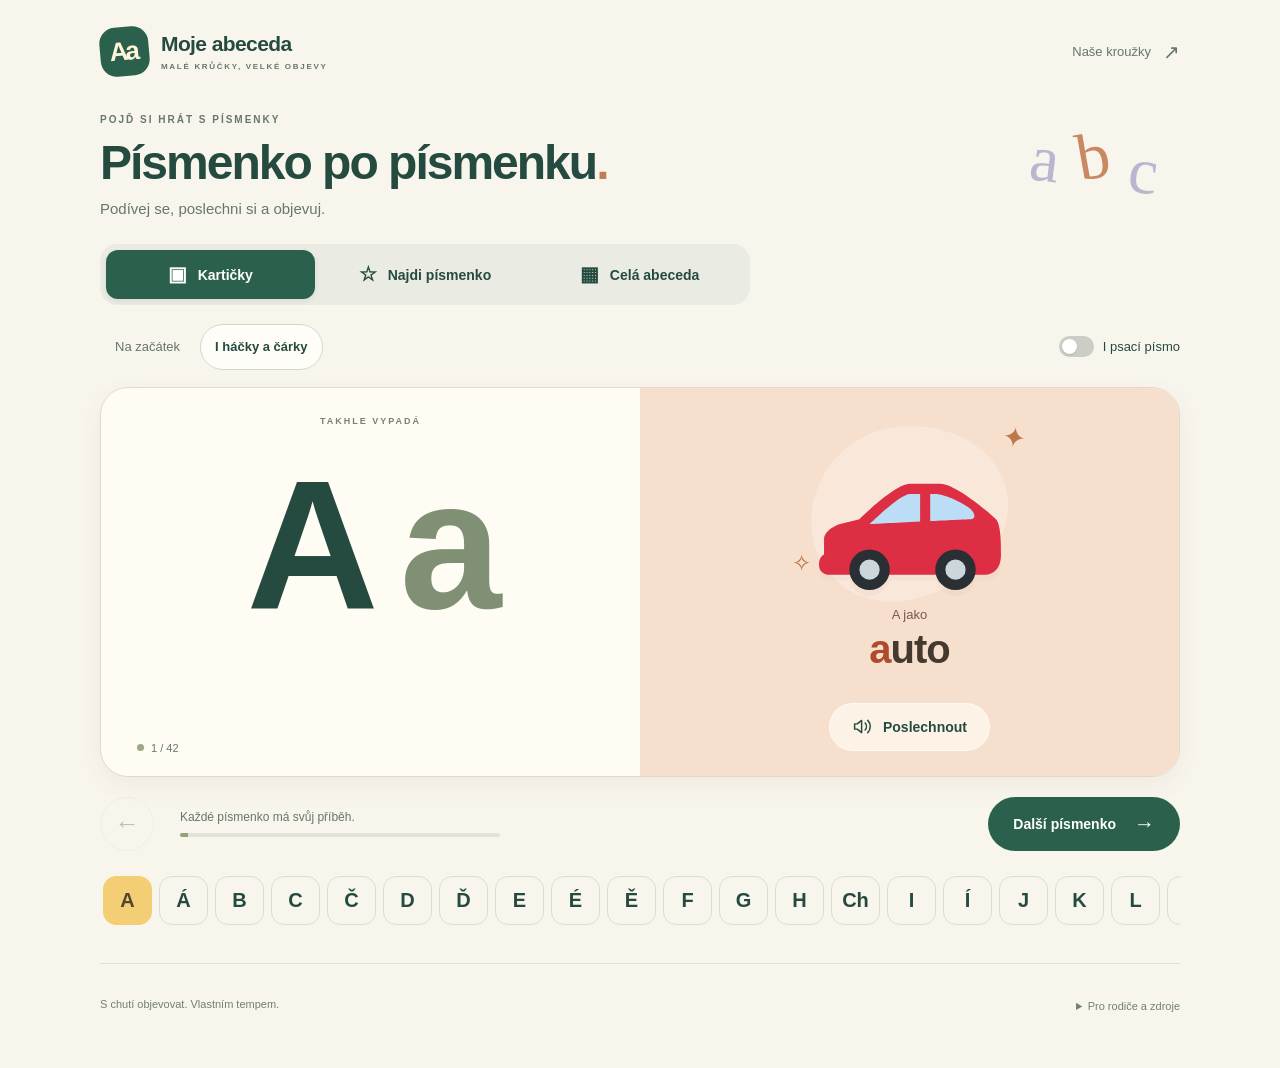
==== abeceda/index.html @ c075d704 "Add illustrated Czech alphabet for tablets" ====
<!doctype html>
<html lang="cs">
<head>
  <meta charset="utf-8">
  <meta name="viewport" content="width=device-width, initial-scale=1">
  <meta name="theme-color" content="#f8f5ed">
  <meta name="description" content="Hravá česká abeceda s obrázky, velkými i malými písmeny a českým psacím písmem. Pro malé objevitele.">
  <title>Moje abeceda · Písmenko po písmenku</title>
  <link rel="icon" type="image/svg+xml" href="favicon.svg">
  <link rel="stylesheet" href="style.css">
  <script src="data.js" defer></script>
  <script src="app.js" defer></script>
</head>
<body>
  <main>
    <header class="topbar">
      <a class="brand" href="./" aria-label="Moje abeceda, úvod"><span class="brand-mark" aria-hidden="true">Aa</span><span>Moje abeceda<span class="brand-sub">MALÉ KRŮČKY, VELKÉ OBJEVY</span></span></a>
      <a class="schedule-link" href="../">Naše kroužky <span aria-hidden="true">↗</span></a>
    </header>

    <section class="intro"><div><p class="eyebrow">POJĎ SI HRÁT S PÍSMENKY</p><h1>Písmenko po písmenku<span>.</span></h1><p>Podívej se, poslechni si a objevuj.</p></div><span class="intro-doodle" aria-hidden="true">a <span>b</span> c</span></section>

    <nav class="modes" aria-label="Co si zahrajeme?">
      <button class="mode active" data-mode="learn" aria-pressed="true"><span aria-hidden="true">▣</span> Kartičky</button>
      <button class="mode" data-mode="game" aria-pressed="false"><span aria-hidden="true">☆</span> Najdi písmenko</button>
      <button class="mode" data-mode="overview" aria-pressed="false"><span aria-hidden="true">▦</span> Celá abeceda</button>
    </nav>

    <div class="settings">
      <div class="sets" role="group" aria-label="Výběr písmen"><button data-set="basic" aria-pressed="false">Na začátek</button><button data-set="all" aria-pressed="true">I háčky a čárky</button></div>
      <label class="switch-label"><input type="checkbox" id="cursive-toggle"><span class="switch" aria-hidden="true"></span> I psací písmo</label>
    </div>

    <section id="learn" aria-label="Obrázkové kartičky">
      <article class="letter-card" id="letter-card">
        <div class="letter-side"><span class="small-label">TAKHLE VYPADÁ</span><div class="print-pair" id="print-pair" aria-label="Velké a malé tiskací písmeno"><span id="upper">A</span><span id="lower">a</span></div><div class="cursive-panel" id="cursive-panel" hidden><span class="small-label">A TAKHLE SE PÍŠE</span><div class="cursive-pair" id="cursive-pair"><span>A</span><span>a</span></div></div><div class="letter-footer"><span class="letter-dot" aria-hidden="true"></span><span id="letter-position">1 / 42</span></div></div>
        <div class="picture-side"><div class="picture-stage"><img id="letter-image" src="assets/1f697.svg" alt="auto" width="240" height="240"><span class="spark spark-one" aria-hidden="true">✦</span><span class="spark spark-two" aria-hidden="true">✧</span></div><div class="word-intro" id="word-intro">A jako</div><h2 class="word" id="word"><mark>a</mark>uto</h2><p id="word-note" class="word-note"></p><button class="listen" id="listen"><svg viewBox="0 0 24 24" aria-hidden="true"><path d="M11 5 6 9H3v6h3l5 4V5Zm4 3a6 6 0 0 1 0 8m3-11a10 10 0 0 1 0 14"/></svg> Poslechnout</button></div>
      </article>
      <div class="card-controls"><button id="prev" class="arrow" aria-label="Předchozí písmenko">←</button><div><span class="control-hint">Každé písmenko má svůj příběh.</span><div class="progress-track"><span id="progress"></span></div></div><button id="next" class="next">Další písmenko <span aria-hidden="true">→</span></button></div>
      <div id="letter-strip" class="letter-strip" role="group" aria-label="Rychlý výběr písmenka"></div>
    </section>

    <section id="overview" hidden aria-label="Přehled abecedy"><div class="section-heading"><h2>Všechna písmenka pohromadě</h2><p>Klepni na písmenko a otevři jeho kartičku.</p></div><div id="alphabet-grid" class="alphabet-grid"></div></section>

    <section id="game" hidden aria-label="Hra Najdi písmenko"><div class="game-heading"><div><p class="eyebrow">MALÁ PÍSMENKOVÁ VÝPRAVA</p><h2>Najdi písmenko</h2></div><span id="score" class="score">★ 0</span></div><div class="game-card"><img id="game-image" alt="" width="145" height="145"><h3 id="game-question">Poslechni si písmenko.</h3><button class="listen" id="game-listen">♪ Přehrát zadání</button><p id="game-hint" class="game-hint"></p><div id="answers" class="answers"></div><p id="game-feedback" class="game-feedback" role="status" aria-live="polite">Klepni na správné písmenko.</p><button id="game-next" class="next" hidden>Další hádanka →</button></div></section>

    <p id="sound-status" class="sound-status" role="status" hidden></p>
    <p id="announcement" class="sr-only" aria-live="polite" aria-atomic="true"></p>
    <noscript><p>Pro procházení kartiček a hraní povol JavaScript v prohlížeči.</p></noscript>
    <footer><span>S chutí objevovat. Vlastním tempem.</span><details><summary>Pro rodiče a zdroje</summary><div class="parent-info"><p>V sadě „I háčky a čárky“ je všech 42 písmen včetně Ch, Q, W a X. „Na začátek“ nabízí 27 písmen s jednoduchými slovy. Písmeno někdy hledáme uvnitř slova: hv<strong>ě</strong>zda, d<strong>ů</strong>m, ta<strong>x</strong>i. Q ukazujeme na přejatém slově quiche (čti „kiš“, slaný koláč).</p><p>České předčítání používá hlas vašeho zařízení. Pokud není dostupný, můžete zadání přečíst dítěti. V nastavení tabletu lze obvykle přidat český hlas. Názvy písmen slouží k jejich poznávání; nejde o nácvik izolovaných hlásek ani metodiku výuky čtení.</p><p>Psací tvary: <a href="https://github.com/TypeTogether/Playwrite">Playwrite Česko, TypeTogether</a> (<a href="assets/PlaywriteCZ-OFL.txt">SIL OFL 1.1</a>). Jde o českou spojitou psací předlohu; školní písanky se mohou v detailech lišit.</p><p>Obrázky: <a href="https://github.com/twitter/twemoji">Twemoji, Twitter a přispěvatelé</a>, <a href="https://creativecommons.org/licenses/by/4.0/">CC BY 4.0</a>, koláč má upravené barvy. Iglú: <a href="https://game-icons.net/1x1/delapouite/igloo.html">Delapouite / Game-icons.net</a>, <a href="https://creativecommons.org/licenses/by/3.0/">CC BY 3.0</a>, upravené barvy. Eso: vlastní jednoduchá vektorová ilustrace. <a href="https://prirucka.ujc.cas.cz/?id=900">Česká abeceda – ÚJČ</a>.</p></div></details></footer>
  </main>
</body>
</html>
---- abeceda/style.css ----
@font-face{font-family:Playwrite;src:url('assets/PlaywriteCZ.ttf') format('truetype');font-weight:100 400;font-display:swap}
:root{--paper:#f8f5ed;--ink:#254b40;--muted:#66776b;--green:#2b604c;--line:#dddeda;--peach:#f6dfcd;--lavender:#ece8f4;--yellow:#f4ce75;--radius:28px}
*{box-sizing:border-box}body{margin:0;background:var(--paper);color:var(--ink);font-family:"Trebuchet MS","Segoe UI",Arial,sans-serif;font-size:16px}button,a,input,label,summary{-webkit-tap-highlight-color:transparent}button{font:inherit;cursor:pointer;touch-action:manipulation}button,a,label,summary{touch-action:manipulation}button{color:var(--ink)}button:focus-visible,a:focus-visible,summary:focus-visible,input:focus-visible{outline:3px solid #9e6224;outline-offset:5px}button:disabled{cursor:default}a{color:inherit}button{transition:background .15s,transform .15s}button:active:not(:disabled){transform:translateY(2px)}[hidden]{display:none!important}main{max-width:1160px;padding:27px 40px 20px;margin:0 auto}.topbar{display:flex;align-items:center;justify-content:space-between;gap:12px}.brand{display:flex;align-items:center;gap:12px;text-decoration:none;font-size:21px;font-weight:bold;letter-spacing:-.6px}.brand-mark{width:49px;height:49px;border-radius:16px;background:var(--green);color:#fff4da;display:grid;place-items:center;font-size:26px;transform:rotate(-5deg);letter-spacing:-3px;padding-right:3px}.brand-sub{display:block;font-size:8px;letter-spacing:1.7px;margin-top:6px;color:var(--muted)}.schedule-link{font-size:13px;color:var(--muted);text-decoration:none;min-height:48px;display:flex;align-items:center;gap:12px}.schedule-link span{font-size:20px}.intro{display:flex;justify-content:space-between;align-items:center;padding:38px 0 27px}.eyebrow{font-size:10px;letter-spacing:2px;font-weight:700;color:var(--muted);margin:0 0 11px}h1{font-size:clamp(30px,4.5vw,48px);line-height:1.12;letter-spacing:-2px;margin:0 0 10px;font-weight:700}h1>span{color:#c57b51}.intro p:last-child{color:var(--muted);margin:0;font-size:15px}.intro-doodle{font-family:Georgia,serif;font-size:66px;letter-spacing:1px;color:#bdb4d0;transform:rotate(7deg);white-space:nowrap;margin:0 20px}.intro-doodle span{display:inline-block;color:#c88962;transform:rotate(-17deg) translateY(-9px)}.modes{display:flex;gap:6px;padding:6px;border-radius:17px;background:#eaece3;max-width:650px}.mode{background:transparent;border:0;min-height:49px;border-radius:12px;flex:1;padding:10px 12px;font-weight:700;white-space:nowrap;font-size:14px}.mode>span{font-size:20px;margin-right:7px;vertical-align:-1px}.mode.active{background:var(--green);color:white;box-shadow:0 2px 5px #153a2218}.settings{display:flex;justify-content:space-between;align-items:center;gap:15px;margin:18px 0 16px;flex-wrap:wrap}.sets{display:flex;gap:5px}.sets button{border:1px solid transparent;background:transparent;border-radius:24px;padding:9px 14px;min-height:46px;font-size:13px;color:var(--muted)}.sets button[aria-pressed="true"]{background:#fffdf7;border-color:#d4d8c9;color:var(--ink);font-weight:700}.switch-label{display:flex;align-items:center;gap:9px;min-height:48px;cursor:pointer;font-size:13px;position:relative}.switch-label input{position:absolute;width:100%;height:100%;opacity:0;cursor:pointer;margin:0;z-index:1}.switch{display:inline-flex;width:35px;height:21px;border-radius:30px;background:#cccec5;align-items:center;padding:3px;transition:background .2s}.switch:before{content:"";width:15px;height:15px;background:white;border-radius:50%;box-shadow:0 1px 2px #0002;transition:transform .2s}.switch-label input:checked+.switch{background:var(--green)}.switch-label input:checked+.switch:before{transform:translateX(14px)}.switch-label input:focus-visible+.switch{outline:3px solid #9e6224;outline-offset:5px}.letter-card{display:grid;grid-template-columns:1fr 1fr;min-height:355px;border-radius:var(--radius);overflow:hidden;border:1px solid #e1d9cb;background:#fffcf4;box-shadow:0 8px 24px #584a3510}.letter-side{padding:28px 36px 22px;display:flex;flex-direction:column;align-items:center;justify-content:center;position:relative}.small-label{font-size:9px;letter-spacing:2px;font-weight:bold;color:#778174}.print-pair{display:flex;gap:28px;align-items:baseline;font-family:Arial,sans-serif;font-size:clamp(100px,16vw,183px);font-weight:700;line-height:1.26;padding:4px 0 5px;letter-spacing:-7px}.print-pair>span:last-child{color:#809075}.print-pair.digraph{font-size:clamp(82px,12vw,133px);gap:22px;letter-spacing:-5px}.cursive-panel{width:100%;text-align:center;margin:0 0 15px}.cursive-pair{font:400 64px/1.9 Playwrite,cursive;display:flex;gap:35px;justify-content:center;background:linear-gradient(transparent calc(69% - 1px),#d9dfd4 69%,transparent calc(69% + 1px));min-height:122px;font-synthesis:none}.cursive-pair span:last-child{color:#809075}.letter-footer{align-self:stretch;display:flex;align-items:center;gap:7px;font-size:11px;color:var(--muted);margin-top:auto;padding-top:14px}.letter-dot{background:#9ca889;border-radius:100%;width:7px;height:7px}.picture-side{display:flex;flex-direction:column;align-items:center;justify-content:center;background:var(--peach);padding:15px 25px 25px;position:relative;text-align:center}.picture-stage{width:235px;height:202px;display:grid;place-items:center;position:relative}.picture-stage:before{content:"";position:absolute;inset:23px 18px 6px;background:#ffffff40;border-radius:48% 52% 60% 40%/55% 48% 52% 45%;transform:rotate(-8deg)}.picture-stage img{width:182px;height:182px;position:relative;z-index:1;filter:drop-shadow(0 6px 0 #66392208)}.spark{position:absolute;color:#bc784a;font-size:28px;z-index:2}.spark-one{top:18px;right:2px;transform:rotate(10deg)}.spark-two{bottom:28px;left:0;font-size:23px}.word-intro{font-size:13px;color:#755a49;margin-top:2px}.word{font-size:40px;letter-spacing:-1px;margin:1px 0 0;line-height:1.3;color:#44392f}.word mark{color:#ad4c2c;background:transparent}.word-note{font-size:12px;color:#755a49;margin:3px 0 10px;min-height:15px}.listen{border:1px solid #ffffff90;background:#fffaf0b8;min-height:48px;border-radius:30px;padding:10px 22px;font-size:14px;font-weight:700;display:inline-flex;align-items:center;justify-content:center;gap:10px}.listen svg{width:21px;height:21px;fill:none;stroke:currentColor;stroke-width:1.7;stroke-linecap:round;stroke-linejoin:round}.listen svg path:first-child{fill:none}.listen:disabled{opacity:.65}.card-controls{display:grid;grid-template-columns:56px 1fr auto;align-items:center;gap:24px;margin:20px 0}.arrow{border:1px solid #d8dbcf;background:transparent;border-radius:50%;width:54px;height:54px;font-size:25px}.arrow:disabled{opacity:.3}.next{border:0;border-radius:28px;background:var(--green);color:white;min-height:54px;padding:14px 25px;font-weight:700;font-size:14px;display:inline-flex;gap:18px;align-items:center;justify-content:center}.next span{font-size:21px}.next:disabled{opacity:.4}.control-hint{display:block;font-size:12px;color:var(--muted);margin-bottom:9px}.progress-track{height:4px;border-radius:8px;background:#e1e4d6;max-width:320px;overflow:hidden}.progress-track span{display:block;height:100%;width:2.38%;background:#91a17b;transition:width .2s}.letter-strip{display:flex;gap:7px;overflow-x:auto;padding:5px 3px 12px;scrollbar-width:thin;scrollbar-color:#c1cbb6 transparent;overscroll-behavior-x:contain}.letter-chip{flex:0 0 49px;height:49px;border-radius:13px;background:transparent;border:1px solid #dddcd1;font-size:20px;font-weight:bold}.letter-chip[aria-pressed="true"]{background:var(--yellow);border-color:var(--yellow);color:#53442c}.section-heading{padding:10px 0 23px}.section-heading h2,.game-heading h2{font-size:28px;letter-spacing:-.8px;margin:0 0 8px}.section-heading p{margin:0;color:var(--muted);font-size:14px}.alphabet-grid{display:grid;grid-template-columns:repeat(6,1fr);gap:12px}.mini-card{background:#fffcf4;border:1px solid #e0dccf;border-radius:20px;display:flex;align-items:center;flex-direction:column;padding:14px 6px;gap:5px;min-height:166px}.mini-card:nth-child(4n+2){background:#f1eaf3}.mini-card:nth-child(4n+3){background:#eef1e6}.mini-card:nth-child(4n){background:#f9ead8}.mini-card img{width:65px;height:65px}.mini-letters{font:bold 32px/1.2 Arial,sans-serif;display:block}.mini-letters span{color:#7c8c70}.mini-word{font-size:12px;color:#5a6b60}.mini-script{font:400 22px/1.8 Playwrite,cursive}.game-heading{display:flex;align-items:center;justify-content:space-between;margin:15px 0 20px}.score{font-size:23px;background:#f5e7af;padding:12px 21px;border-radius:24px;min-width:80px;text-align:center}.game-card{background:#fffdf7;border:1px solid #e0dccf;border-radius:var(--radius);text-align:center;padding:28px 26px;max-width:750px;margin:auto;min-height:470px}.game-card>img{width:135px;height:135px;background:#f4ebd7;border-radius:35%;padding:16px}.game-card h3{font-size:24px;margin:15px 0 14px;letter-spacing:-.6px}.game-card>.listen{background:#eef0e5;border-color:transparent}.game-hint{font-size:13px;color:var(--muted);min-height:18px;margin:15px 0}.answers{display:flex;gap:16px;justify-content:center;margin:17px 0 0}.answer{width:130px;min-height:110px;border-radius:22px;background:var(--lavender);border:3px solid transparent;font:700 56px/1.4 Arial,sans-serif}.answer:nth-child(2){background:#f6e3c3}.answer:nth-child(3){background:#e5ecd9}.answer.correct{border-color:#3e7855;background:#d6edd7}.answer.retry{border-color:#cfae74;opacity:.5}.answer:disabled{opacity:.6}.answer.correct:disabled{opacity:1}.game-feedback{font-size:16px;min-height:24px;margin:21px 0 12px;color:#526747}.sound-status{border:1px solid #e2d6b8;background:#fff5da;padding:12px 17px;border-radius:14px;font-size:13px;line-height:1.6;color:#665333}footer{display:flex;justify-content:space-between;gap:18px;font-size:11px;color:#718071;margin-top:26px;padding:20px 0;border-top:1px solid #e0e1d7;align-items:flex-start}footer>span{padding-top:14px}details{max-width:590px}summary{cursor:pointer;min-height:44px;display:list-item;align-content:center;text-align:right}.parent-info{font-size:12px;line-height:1.8;padding:10px 0}.parent-info p{margin:0 0 12px}.sr-only{position:absolute;width:1px;height:1px;padding:0;margin:-1px;overflow:hidden;clip:rect(0,0,0,0);white-space:nowrap;border:0}
@media(min-width:900px) and (max-height:820px){main{padding-top:20px}.intro{padding:25px 0 22px}.letter-card{min-height:320px}.picture-stage{height:170px}.picture-stage img{height:157px;width:157px}.picture-side{padding-bottom:19px}.print-pair{font-size:160px}.settings{margin-top:12px;margin-bottom:12px}.card-controls{margin:16px 0}footer{margin-top:12px}}
@media(max-width:800px){main{padding:22px 25px}.intro-doodle{font-size:52px;margin-right:0}.intro{padding-top:32px}.letter-side{padding:28px 22px 22px}.print-pair{font-size:142px;gap:18px}.print-pair.digraph{font-size:100px;gap:10px}.alphabet-grid{grid-template-columns:repeat(4,1fr)}.card-controls{gap:16px}.cursive-pair{font-size:55px;gap:25px}.picture-stage{width:215px}.mode{font-size:13px}.mode>span{margin-right:5px}}
@media(max-width:580px){main{padding:18px 16px}.brand{font-size:18px}.brand-sub{font-size:6px;letter-spacing:1.3px}.brand-mark{width:42px;height:42px;font-size:23px}.schedule-link{font-size:11px;gap:4px}.intro{padding:27px 0 20px}.intro-doodle{display:none}h1{font-size:33px;letter-spacing:-1.4px}.intro p:last-child{font-size:13px}.eyebrow{font-size:9px}.modes{gap:2px;padding:4px}.mode{font-size:11px;padding:10px 5px;min-height:48px}.mode>span{font-size:17px;margin-right:4px}.settings{gap:0;margin:12px 0}.sets button{padding:8px 10px;font-size:11px}.switch-label{font-size:11px;gap:6px}.switch{width:30px;height:19px}.switch:before{width:13px;height:13px}.switch-label input:checked+.switch:before{transform:translateX(11px)}.letter-card{min-height:315px;border-radius:23px}.letter-side{padding:24px 10px 15px}.small-label{font-size:7px;letter-spacing:1px}.print-pair{font-size:90px;gap:9px;letter-spacing:-5px;flex-wrap:wrap;justify-content:center}.print-pair.digraph{font-size:61px;gap:5px;letter-spacing:-4px}.picture-side{padding:15px 8px 20px}.picture-stage{width:148px;height:154px}.picture-stage img{width:128px;height:128px}.picture-stage:before{inset:21px 5px 6px}.spark-one{font-size:21px;top:6px}.spark-two{font-size:18px;bottom:15px}.word{font-size:29px}.word-intro{font-size:11px}.word-note{font-size:10px}.listen{padding:10px 12px;font-size:12px;gap:6px}.listen svg{width:17px;height:17px}.letter-footer{padding-top:14px}.cursive-pair{font-size:37px;gap:12px;line-height:2.3;min-height:88px}.cursive-panel{margin-bottom:8px}.card-controls{grid-template-columns:50px 1fr auto;gap:10px;margin:15px 0}.control-hint{display:none}.next{font-size:12px;min-height:50px;padding:13px 17px;gap:10px}.arrow{width:50px;height:50px}.letter-chip{flex-basis:47px;height:48px}.alphabet-grid{grid-template-columns:repeat(3,1fr);gap:9px}.mini-card{min-height:148px;padding:13px 4px}.mini-card img{width:55px;height:55px}.mini-letters{font-size:29px}.mini-word{font-size:11px}.section-heading h2,.game-heading h2{font-size:24px}.section-heading p{font-size:12px}.game-card{padding:22px 13px;min-height:455px}.game-card h3{font-size:22px}.answers{gap:9px}.answer{width:30%;min-height:91px;font-size:43px;border-radius:17px}.score{font-size:20px;padding:10px 14px;min-width:65px}.game-feedback{font-size:14px}footer{flex-direction:column;gap:0;margin-top:18px}footer>span{padding:0}summary{text-align:left}details{width:100%}}
@media(min-width:900px) and (max-height:820px){.intro{padding:19px 0 18px}h1{font-size:38px}.intro .eyebrow{margin-bottom:7px}.intro-doodle{font-size:55px}.settings{margin:8px 0}.letter-side{padding:18px 26px 15px}.print-pair{font-size:128px;line-height:1.12}.print-pair.digraph{font-size:100px}.cursive-panel{margin-bottom:0}.cursive-pair{font-size:44px;line-height:1.8;min-height:82px}.letter-footer{padding-top:10px}.card-controls{margin:13px 0}}
@media(prefers-reduced-motion:reduce){*,*:before{transition:none!important;scroll-behavior:auto!important}}
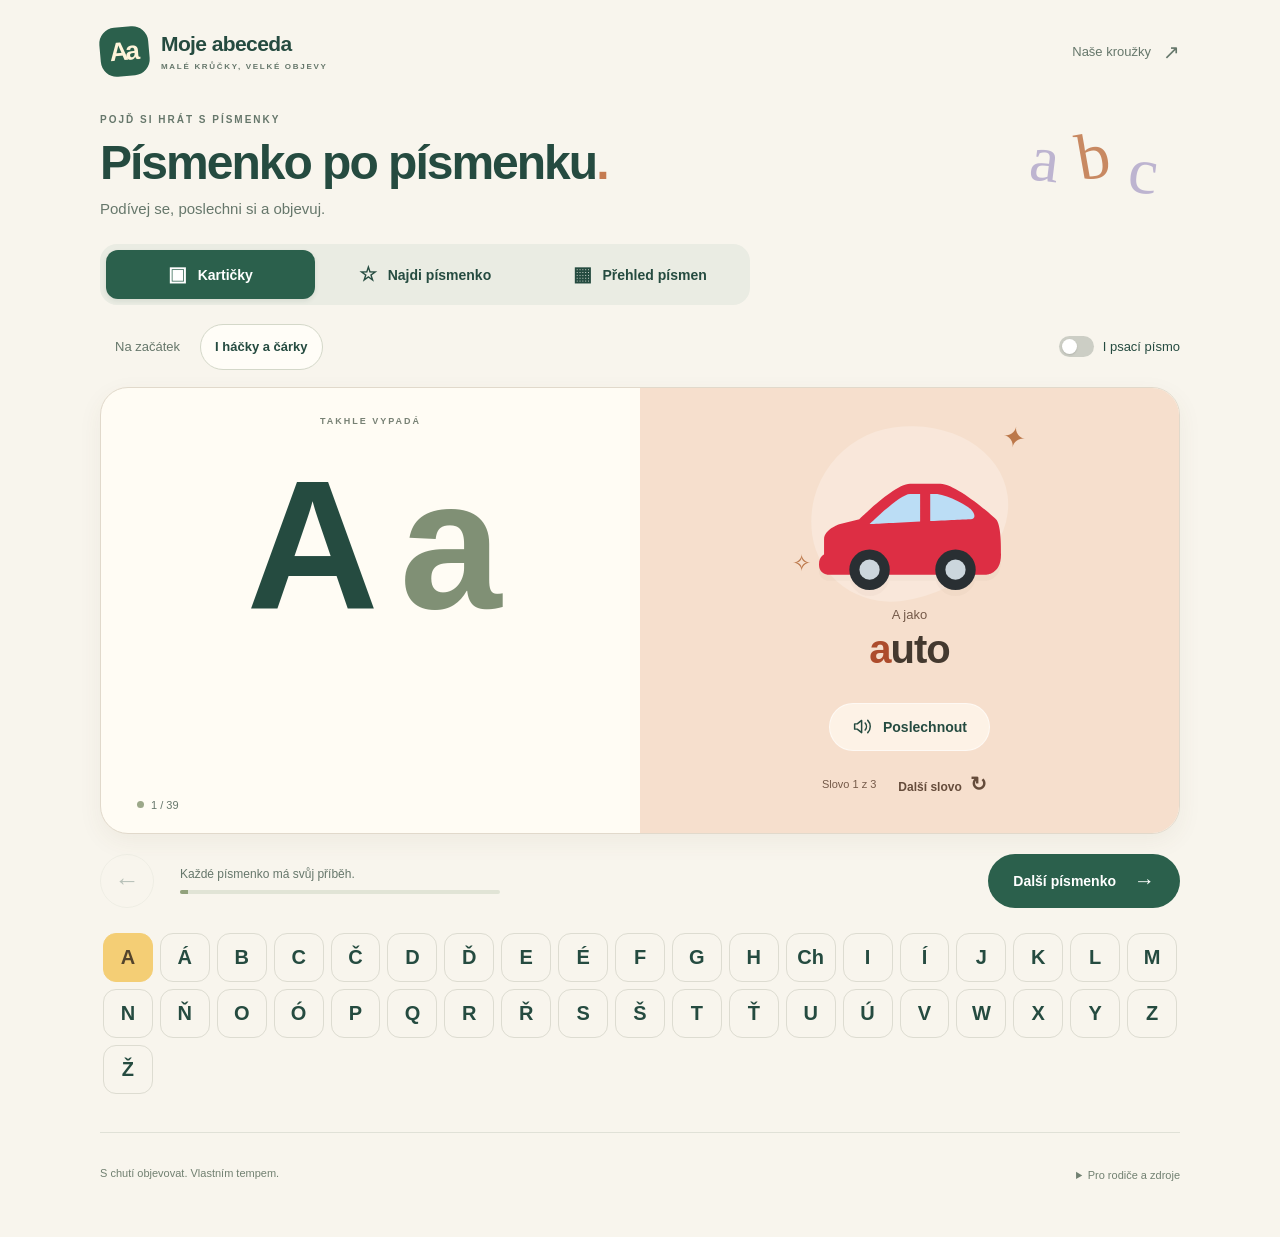
==== commit 98723652: "Use initial-letter examples and add word choices with wrapping alphabet" ====
--- a/abeceda/index.html
+++ b/abeceda/index.html
@@ -7,9 +7,9 @@
   <meta name="description" content="Hravá česká abeceda s obrázky, velkými i malými písmeny a českým psacím písmem. Pro malé objevitele.">
   <title>Moje abeceda · Písmenko po písmenku</title>
   <link rel="icon" type="image/svg+xml" href="favicon.svg">
-  <link rel="stylesheet" href="style.css">
-  <script src="data.js" defer></script>
-  <script src="app.js" defer></script>
+  <link rel="stylesheet" href="style.css?v=2">
+  <script src="data.js?v=2" defer></script>
+  <script src="app.js?v=2" defer></script>
 </head>
 <body>
   <main>
@@ -23,7 +23,7 @@
     <nav class="modes" aria-label="Co si zahrajeme?">
       <button class="mode active" data-mode="learn" aria-pressed="true"><span aria-hidden="true">▣</span> Kartičky</button>
       <button class="mode" data-mode="game" aria-pressed="false"><span aria-hidden="true">☆</span> Najdi písmenko</button>
-      <button class="mode" data-mode="overview" aria-pressed="false"><span aria-hidden="true">▦</span> Celá abeceda</button>
+      <button class="mode" data-mode="overview" aria-pressed="false"><span aria-hidden="true">▦</span> Přehled písmen</button>
     </nav>
 
     <div class="settings">
@@ -33,21 +33,21 @@
 
     <section id="learn" aria-label="Obrázkové kartičky">
       <article class="letter-card" id="letter-card">
-        <div class="letter-side"><span class="small-label">TAKHLE VYPADÁ</span><div class="print-pair" id="print-pair" aria-label="Velké a malé tiskací písmeno"><span id="upper">A</span><span id="lower">a</span></div><div class="cursive-panel" id="cursive-panel" hidden><span class="small-label">A TAKHLE SE PÍŠE</span><div class="cursive-pair" id="cursive-pair"><span>A</span><span>a</span></div></div><div class="letter-footer"><span class="letter-dot" aria-hidden="true"></span><span id="letter-position">1 / 42</span></div></div>
-        <div class="picture-side"><div class="picture-stage"><img id="letter-image" src="assets/1f697.svg" alt="auto" width="240" height="240"><span class="spark spark-one" aria-hidden="true">✦</span><span class="spark spark-two" aria-hidden="true">✧</span></div><div class="word-intro" id="word-intro">A jako</div><h2 class="word" id="word"><mark>a</mark>uto</h2><p id="word-note" class="word-note"></p><button class="listen" id="listen"><svg viewBox="0 0 24 24" aria-hidden="true"><path d="M11 5 6 9H3v6h3l5 4V5Zm4 3a6 6 0 0 1 0 8m3-11a10 10 0 0 1 0 14"/></svg> Poslechnout</button></div>
+        <div class="letter-side"><span class="small-label">TAKHLE VYPADÁ</span><div class="print-pair" id="print-pair" aria-label="Velké a malé tiskací písmeno"><span id="upper">A</span><span id="lower">a</span></div><div class="cursive-panel" id="cursive-panel" hidden><span class="small-label">A TAKHLE SE PÍŠE</span><div class="cursive-pair" id="cursive-pair"><span>A</span><span>a</span></div></div><div class="letter-footer"><span class="letter-dot" aria-hidden="true"></span><span id="letter-position">1 / 39</span></div></div>
+        <div class="picture-side"><div class="picture-stage"><img id="letter-image" src="assets/1f697.svg" alt="auto" width="240" height="240"><span class="spark spark-one" aria-hidden="true">✦</span><span class="spark spark-two" aria-hidden="true">✧</span></div><div class="word-intro" id="word-intro">A jako</div><h2 class="word" id="word"><mark>a</mark>uto</h2><p id="word-note" class="word-note"></p><button class="listen" id="listen"><svg viewBox="0 0 24 24" aria-hidden="true"><path d="M11 5 6 9H3v6h3l5 4V5Zm4 3a6 6 0 0 1 0 8m3-11a10 10 0 0 1 0 14"/></svg> Poslechnout</button><div id="example-controls" class="example-controls"><span id="example-count">Slovo 1 z 3</span><button id="next-example" class="next-example">Další slovo <span aria-hidden="true">↻</span></button></div></div>
       </article>
       <div class="card-controls"><button id="prev" class="arrow" aria-label="Předchozí písmenko">←</button><div><span class="control-hint">Každé písmenko má svůj příběh.</span><div class="progress-track"><span id="progress"></span></div></div><button id="next" class="next">Další písmenko <span aria-hidden="true">→</span></button></div>
       <div id="letter-strip" class="letter-strip" role="group" aria-label="Rychlý výběr písmenka"></div>
     </section>
 
-    <section id="overview" hidden aria-label="Přehled abecedy"><div class="section-heading"><h2>Všechna písmenka pohromadě</h2><p>Klepni na písmenko a otevři jeho kartičku.</p></div><div id="alphabet-grid" class="alphabet-grid"></div></section>
+    <section id="overview" hidden aria-label="Přehled abecedy"><div class="section-heading"><h2>Všechna naše písmenka pohromadě</h2><p>Klepni na písmenko a otevři jeho kartičku.</p></div><div id="alphabet-grid" class="alphabet-grid"></div></section>
 
     <section id="game" hidden aria-label="Hra Najdi písmenko"><div class="game-heading"><div><p class="eyebrow">MALÁ PÍSMENKOVÁ VÝPRAVA</p><h2>Najdi písmenko</h2></div><span id="score" class="score">★ 0</span></div><div class="game-card"><img id="game-image" alt="" width="145" height="145"><h3 id="game-question">Poslechni si písmenko.</h3><button class="listen" id="game-listen">♪ Přehrát zadání</button><p id="game-hint" class="game-hint"></p><div id="answers" class="answers"></div><p id="game-feedback" class="game-feedback" role="status" aria-live="polite">Klepni na správné písmenko.</p><button id="game-next" class="next" hidden>Další hádanka →</button></div></section>
 
     <p id="sound-status" class="sound-status" role="status" hidden></p>
     <p id="announcement" class="sr-only" aria-live="polite" aria-atomic="true"></p>
     <noscript><p>Pro procházení kartiček a hraní povol JavaScript v prohlížeči.</p></noscript>
-    <footer><span>S chutí objevovat. Vlastním tempem.</span><details><summary>Pro rodiče a zdroje</summary><div class="parent-info"><p>V sadě „I háčky a čárky“ je všech 42 písmen včetně Ch, Q, W a X. „Na začátek“ nabízí 27 písmen s jednoduchými slovy. Písmeno někdy hledáme uvnitř slova: hv<strong>ě</strong>zda, d<strong>ů</strong>m, ta<strong>x</strong>i. Q ukazujeme na přejatém slově quiche (čti „kiš“, slaný koláč).</p><p>České předčítání používá hlas vašeho zařízení. Pokud není dostupný, můžete zadání přečíst dítěti. V nastavení tabletu lze obvykle přidat český hlas. Názvy písmen slouží k jejich poznávání; nejde o nácvik izolovaných hlásek ani metodiku výuky čtení.</p><p>Psací tvary: <a href="https://github.com/TypeTogether/Playwrite">Playwrite Česko, TypeTogether</a> (<a href="assets/PlaywriteCZ-OFL.txt">SIL OFL 1.1</a>). Jde o českou spojitou psací předlohu; školní písanky se mohou v detailech lišit.</p><p>Obrázky: <a href="https://github.com/twitter/twemoji">Twemoji, Twitter a přispěvatelé</a>, <a href="https://creativecommons.org/licenses/by/4.0/">CC BY 4.0</a>, koláč má upravené barvy. Iglú: <a href="https://game-icons.net/1x1/delapouite/igloo.html">Delapouite / Game-icons.net</a>, <a href="https://creativecommons.org/licenses/by/3.0/">CC BY 3.0</a>, upravené barvy. Eso: vlastní jednoduchá vektorová ilustrace. <a href="https://prirucka.ujc.cas.cz/?id=900">Česká abeceda – ÚJČ</a>.</p></div></details></footer>
+    <footer><span>S chutí objevovat. Vlastním tempem.</span><details><summary>Pro rodiče a zdroje</summary><div class="parent-info"><p>Tlačítko „Další slovo“ ukáže jiný příklad pro stejné písmeno. Každé slovo začíná svým písmenem: <strong>a</strong>uto, <strong>ď</strong>áblík, <strong>x</strong>ylofon. Širší sada má 39 písmen, sada „Na začátek“ nabízí 27 písmen s jednoduchými slovy. Ě, Ů a Ý vynecháváme, protože pro ně nemáme vhodný běžný příklad na začátku slova. U méně častých písmen používáme i méně známá slova, například árie, éro, óda nebo název země Írán. Q ukazujeme na přejatém slově quiche (čti „kiš“, slaný koláč).</p><p>České předčítání používá hlas vašeho zařízení. Pokud není dostupný, můžete zadání přečíst dítěti. V nastavení tabletu lze obvykle přidat český hlas. Názvy písmen slouží k jejich poznávání; nejde o nácvik izolovaných hlásek ani metodiku výuky čtení.</p><p>Psací tvary: <a href="https://github.com/TypeTogether/Playwrite">Playwrite Česko, TypeTogether</a> (<a href="assets/PlaywriteCZ-OFL.txt">SIL OFL 1.1</a>). Jde o českou spojitou psací předlohu; školní písanky se mohou v detailech lišit.</p><p>Obrázky: <a href="https://github.com/twitter/twemoji">Twemoji, Twitter a přispěvatelé</a>, <a href="https://creativecommons.org/licenses/by/4.0/">CC BY 4.0</a>, koláč má upravené barvy. Iglú a xylofon: <a href="https://game-icons.net/">Delapouite / Game-icons.net</a>, <a href="https://creativecommons.org/licenses/by/3.0/">CC BY 3.0</a>, upravené barvy. Eso, web, yetti a ředkvička: vlastní jednoduché vektorové ilustrace. <a href="https://prirucka.ujc.cas.cz/?id=900">Česká abeceda – ÚJČ</a>.</p></div></details></footer>
   </main>
 </body>
 </html>
--- a/abeceda/style.css
+++ b/abeceda/style.css
@@ -1,8 +1,10 @@
 @font-face{font-family:Playwrite;src:url('assets/PlaywriteCZ.ttf') format('truetype');font-weight:100 400;font-display:swap}
 :root{--paper:#f8f5ed;--ink:#254b40;--muted:#66776b;--green:#2b604c;--line:#dddeda;--peach:#f6dfcd;--lavender:#ece8f4;--yellow:#f4ce75;--radius:28px}
-*{box-sizing:border-box}body{margin:0;background:var(--paper);color:var(--ink);font-family:"Trebuchet MS","Segoe UI",Arial,sans-serif;font-size:16px}button,a,input,label,summary{-webkit-tap-highlight-color:transparent}button{font:inherit;cursor:pointer;touch-action:manipulation}button,a,label,summary{touch-action:manipulation}button{color:var(--ink)}button:focus-visible,a:focus-visible,summary:focus-visible,input:focus-visible{outline:3px solid #9e6224;outline-offset:5px}button:disabled{cursor:default}a{color:inherit}button{transition:background .15s,transform .15s}button:active:not(:disabled){transform:translateY(2px)}[hidden]{display:none!important}main{max-width:1160px;padding:27px 40px 20px;margin:0 auto}.topbar{display:flex;align-items:center;justify-content:space-between;gap:12px}.brand{display:flex;align-items:center;gap:12px;text-decoration:none;font-size:21px;font-weight:bold;letter-spacing:-.6px}.brand-mark{width:49px;height:49px;border-radius:16px;background:var(--green);color:#fff4da;display:grid;place-items:center;font-size:26px;transform:rotate(-5deg);letter-spacing:-3px;padding-right:3px}.brand-sub{display:block;font-size:8px;letter-spacing:1.7px;margin-top:6px;color:var(--muted)}.schedule-link{font-size:13px;color:var(--muted);text-decoration:none;min-height:48px;display:flex;align-items:center;gap:12px}.schedule-link span{font-size:20px}.intro{display:flex;justify-content:space-between;align-items:center;padding:38px 0 27px}.eyebrow{font-size:10px;letter-spacing:2px;font-weight:700;color:var(--muted);margin:0 0 11px}h1{font-size:clamp(30px,4.5vw,48px);line-height:1.12;letter-spacing:-2px;margin:0 0 10px;font-weight:700}h1>span{color:#c57b51}.intro p:last-child{color:var(--muted);margin:0;font-size:15px}.intro-doodle{font-family:Georgia,serif;font-size:66px;letter-spacing:1px;color:#bdb4d0;transform:rotate(7deg);white-space:nowrap;margin:0 20px}.intro-doodle span{display:inline-block;color:#c88962;transform:rotate(-17deg) translateY(-9px)}.modes{display:flex;gap:6px;padding:6px;border-radius:17px;background:#eaece3;max-width:650px}.mode{background:transparent;border:0;min-height:49px;border-radius:12px;flex:1;padding:10px 12px;font-weight:700;white-space:nowrap;font-size:14px}.mode>span{font-size:20px;margin-right:7px;vertical-align:-1px}.mode.active{background:var(--green);color:white;box-shadow:0 2px 5px #153a2218}.settings{display:flex;justify-content:space-between;align-items:center;gap:15px;margin:18px 0 16px;flex-wrap:wrap}.sets{display:flex;gap:5px}.sets button{border:1px solid transparent;background:transparent;border-radius:24px;padding:9px 14px;min-height:46px;font-size:13px;color:var(--muted)}.sets button[aria-pressed="true"]{background:#fffdf7;border-color:#d4d8c9;color:var(--ink);font-weight:700}.switch-label{display:flex;align-items:center;gap:9px;min-height:48px;cursor:pointer;font-size:13px;position:relative}.switch-label input{position:absolute;width:100%;height:100%;opacity:0;cursor:pointer;margin:0;z-index:1}.switch{display:inline-flex;width:35px;height:21px;border-radius:30px;background:#cccec5;align-items:center;padding:3px;transition:background .2s}.switch:before{content:"";width:15px;height:15px;background:white;border-radius:50%;box-shadow:0 1px 2px #0002;transition:transform .2s}.switch-label input:checked+.switch{background:var(--green)}.switch-label input:checked+.switch:before{transform:translateX(14px)}.switch-label input:focus-visible+.switch{outline:3px solid #9e6224;outline-offset:5px}.letter-card{display:grid;grid-template-columns:1fr 1fr;min-height:355px;border-radius:var(--radius);overflow:hidden;border:1px solid #e1d9cb;background:#fffcf4;box-shadow:0 8px 24px #584a3510}.letter-side{padding:28px 36px 22px;display:flex;flex-direction:column;align-items:center;justify-content:center;position:relative}.small-label{font-size:9px;letter-spacing:2px;font-weight:bold;color:#778174}.print-pair{display:flex;gap:28px;align-items:baseline;font-family:Arial,sans-serif;font-size:clamp(100px,16vw,183px);font-weight:700;line-height:1.26;padding:4px 0 5px;letter-spacing:-7px}.print-pair>span:last-child{color:#809075}.print-pair.digraph{font-size:clamp(82px,12vw,133px);gap:22px;letter-spacing:-5px}.cursive-panel{width:100%;text-align:center;margin:0 0 15px}.cursive-pair{font:400 64px/1.9 Playwrite,cursive;display:flex;gap:35px;justify-content:center;background:linear-gradient(transparent calc(69% - 1px),#d9dfd4 69%,transparent calc(69% + 1px));min-height:122px;font-synthesis:none}.cursive-pair span:last-child{color:#809075}.letter-footer{align-self:stretch;display:flex;align-items:center;gap:7px;font-size:11px;color:var(--muted);margin-top:auto;padding-top:14px}.letter-dot{background:#9ca889;border-radius:100%;width:7px;height:7px}.picture-side{display:flex;flex-direction:column;align-items:center;justify-content:center;background:var(--peach);padding:15px 25px 25px;position:relative;text-align:center}.picture-stage{width:235px;height:202px;display:grid;place-items:center;position:relative}.picture-stage:before{content:"";position:absolute;inset:23px 18px 6px;background:#ffffff40;border-radius:48% 52% 60% 40%/55% 48% 52% 45%;transform:rotate(-8deg)}.picture-stage img{width:182px;height:182px;position:relative;z-index:1;filter:drop-shadow(0 6px 0 #66392208)}.spark{position:absolute;color:#bc784a;font-size:28px;z-index:2}.spark-one{top:18px;right:2px;transform:rotate(10deg)}.spark-two{bottom:28px;left:0;font-size:23px}.word-intro{font-size:13px;color:#755a49;margin-top:2px}.word{font-size:40px;letter-spacing:-1px;margin:1px 0 0;line-height:1.3;color:#44392f}.word mark{color:#ad4c2c;background:transparent}.word-note{font-size:12px;color:#755a49;margin:3px 0 10px;min-height:15px}.listen{border:1px solid #ffffff90;background:#fffaf0b8;min-height:48px;border-radius:30px;padding:10px 22px;font-size:14px;font-weight:700;display:inline-flex;align-items:center;justify-content:center;gap:10px}.listen svg{width:21px;height:21px;fill:none;stroke:currentColor;stroke-width:1.7;stroke-linecap:round;stroke-linejoin:round}.listen svg path:first-child{fill:none}.listen:disabled{opacity:.65}.card-controls{display:grid;grid-template-columns:56px 1fr auto;align-items:center;gap:24px;margin:20px 0}.arrow{border:1px solid #d8dbcf;background:transparent;border-radius:50%;width:54px;height:54px;font-size:25px}.arrow:disabled{opacity:.3}.next{border:0;border-radius:28px;background:var(--green);color:white;min-height:54px;padding:14px 25px;font-weight:700;font-size:14px;display:inline-flex;gap:18px;align-items:center;justify-content:center}.next span{font-size:21px}.next:disabled{opacity:.4}.control-hint{display:block;font-size:12px;color:var(--muted);margin-bottom:9px}.progress-track{height:4px;border-radius:8px;background:#e1e4d6;max-width:320px;overflow:hidden}.progress-track span{display:block;height:100%;width:2.38%;background:#91a17b;transition:width .2s}.letter-strip{display:flex;gap:7px;overflow-x:auto;padding:5px 3px 12px;scrollbar-width:thin;scrollbar-color:#c1cbb6 transparent;overscroll-behavior-x:contain}.letter-chip{flex:0 0 49px;height:49px;border-radius:13px;background:transparent;border:1px solid #dddcd1;font-size:20px;font-weight:bold}.letter-chip[aria-pressed="true"]{background:var(--yellow);border-color:var(--yellow);color:#53442c}.section-heading{padding:10px 0 23px}.section-heading h2,.game-heading h2{font-size:28px;letter-spacing:-.8px;margin:0 0 8px}.section-heading p{margin:0;color:var(--muted);font-size:14px}.alphabet-grid{display:grid;grid-template-columns:repeat(6,1fr);gap:12px}.mini-card{background:#fffcf4;border:1px solid #e0dccf;border-radius:20px;display:flex;align-items:center;flex-direction:column;padding:14px 6px;gap:5px;min-height:166px}.mini-card:nth-child(4n+2){background:#f1eaf3}.mini-card:nth-child(4n+3){background:#eef1e6}.mini-card:nth-child(4n){background:#f9ead8}.mini-card img{width:65px;height:65px}.mini-letters{font:bold 32px/1.2 Arial,sans-serif;display:block}.mini-letters span{color:#7c8c70}.mini-word{font-size:12px;color:#5a6b60}.mini-script{font:400 22px/1.8 Playwrite,cursive}.game-heading{display:flex;align-items:center;justify-content:space-between;margin:15px 0 20px}.score{font-size:23px;background:#f5e7af;padding:12px 21px;border-radius:24px;min-width:80px;text-align:center}.game-card{background:#fffdf7;border:1px solid #e0dccf;border-radius:var(--radius);text-align:center;padding:28px 26px;max-width:750px;margin:auto;min-height:470px}.game-card>img{width:135px;height:135px;background:#f4ebd7;border-radius:35%;padding:16px}.game-card h3{font-size:24px;margin:15px 0 14px;letter-spacing:-.6px}.game-card>.listen{background:#eef0e5;border-color:transparent}.game-hint{font-size:13px;color:var(--muted);min-height:18px;margin:15px 0}.answers{display:flex;gap:16px;justify-content:center;margin:17px 0 0}.answer{width:130px;min-height:110px;border-radius:22px;background:var(--lavender);border:3px solid transparent;font:700 56px/1.4 Arial,sans-serif}.answer:nth-child(2){background:#f6e3c3}.answer:nth-child(3){background:#e5ecd9}.answer.correct{border-color:#3e7855;background:#d6edd7}.answer.retry{border-color:#cfae74;opacity:.5}.answer:disabled{opacity:.6}.answer.correct:disabled{opacity:1}.game-feedback{font-size:16px;min-height:24px;margin:21px 0 12px;color:#526747}.sound-status{border:1px solid #e2d6b8;background:#fff5da;padding:12px 17px;border-radius:14px;font-size:13px;line-height:1.6;color:#665333}footer{display:flex;justify-content:space-between;gap:18px;font-size:11px;color:#718071;margin-top:26px;padding:20px 0;border-top:1px solid #e0e1d7;align-items:flex-start}footer>span{padding-top:14px}details{max-width:590px}summary{cursor:pointer;min-height:44px;display:list-item;align-content:center;text-align:right}.parent-info{font-size:12px;line-height:1.8;padding:10px 0}.parent-info p{margin:0 0 12px}.sr-only{position:absolute;width:1px;height:1px;padding:0;margin:-1px;overflow:hidden;clip:rect(0,0,0,0);white-space:nowrap;border:0}
+*{box-sizing:border-box}body{margin:0;background:var(--paper);color:var(--ink);font-family:"Trebuchet MS","Segoe UI",Arial,sans-serif;font-size:16px}button,a,input,label,summary{-webkit-tap-highlight-color:transparent}button{font:inherit;cursor:pointer;touch-action:manipulation}button,a,label,summary{touch-action:manipulation}button{color:var(--ink)}button:focus-visible,a:focus-visible,summary:focus-visible,input:focus-visible{outline:3px solid #9e6224;outline-offset:5px}button:disabled{cursor:default}a{color:inherit}button{transition:background .15s,transform .15s}button:active:not(:disabled){transform:translateY(2px)}[hidden]{display:none!important}main{max-width:1160px;padding:27px 40px 20px;margin:0 auto}.topbar{display:flex;align-items:center;justify-content:space-between;gap:12px}.brand{display:flex;align-items:center;gap:12px;text-decoration:none;font-size:21px;font-weight:bold;letter-spacing:-.6px}.brand-mark{width:49px;height:49px;border-radius:16px;background:var(--green);color:#fff4da;display:grid;place-items:center;font-size:26px;transform:rotate(-5deg);letter-spacing:-3px;padding-right:3px}.brand-sub{display:block;font-size:8px;letter-spacing:1.7px;margin-top:6px;color:var(--muted)}.schedule-link{font-size:13px;color:var(--muted);text-decoration:none;min-height:48px;display:flex;align-items:center;gap:12px}.schedule-link span{font-size:20px}.intro{display:flex;justify-content:space-between;align-items:center;padding:38px 0 27px}.eyebrow{font-size:10px;letter-spacing:2px;font-weight:700;color:var(--muted);margin:0 0 11px}h1{font-size:clamp(30px,4.5vw,48px);line-height:1.12;letter-spacing:-2px;margin:0 0 10px;font-weight:700}h1>span{color:#c57b51}.intro p:last-child{color:var(--muted);margin:0;font-size:15px}.intro-doodle{font-family:Georgia,serif;font-size:66px;letter-spacing:1px;color:#bdb4d0;transform:rotate(7deg);white-space:nowrap;margin:0 20px}.intro-doodle span{display:inline-block;color:#c88962;transform:rotate(-17deg) translateY(-9px)}.modes{display:flex;gap:6px;padding:6px;border-radius:17px;background:#eaece3;max-width:650px}.mode{background:transparent;border:0;min-height:49px;border-radius:12px;flex:1;padding:10px 12px;font-weight:700;white-space:nowrap;font-size:14px}.mode>span{font-size:20px;margin-right:7px;vertical-align:-1px}.mode.active{background:var(--green);color:white;box-shadow:0 2px 5px #153a2218}.settings{display:flex;justify-content:space-between;align-items:center;gap:15px;margin:18px 0 16px;flex-wrap:wrap}.sets{display:flex;gap:5px}.sets button{border:1px solid transparent;background:transparent;border-radius:24px;padding:9px 14px;min-height:46px;font-size:13px;color:var(--muted)}.sets button[aria-pressed="true"]{background:#fffdf7;border-color:#d4d8c9;color:var(--ink);font-weight:700}.switch-label{display:flex;align-items:center;gap:9px;min-height:48px;cursor:pointer;font-size:13px;position:relative}.switch-label input{position:absolute;width:100%;height:100%;opacity:0;cursor:pointer;margin:0;z-index:1}.switch{display:inline-flex;width:35px;height:21px;border-radius:30px;background:#cccec5;align-items:center;padding:3px;transition:background .2s}.switch:before{content:"";width:15px;height:15px;background:white;border-radius:50%;box-shadow:0 1px 2px #0002;transition:transform .2s}.switch-label input:checked+.switch{background:var(--green)}.switch-label input:checked+.switch:before{transform:translateX(14px)}.switch-label input:focus-visible+.switch{outline:3px solid #9e6224;outline-offset:5px}.letter-card{display:grid;grid-template-columns:1fr 1fr;min-height:355px;border-radius:var(--radius);overflow:hidden;border:1px solid #e1d9cb;background:#fffcf4;box-shadow:0 8px 24px #584a3510}.letter-side{padding:28px 36px 22px;display:flex;flex-direction:column;align-items:center;justify-content:center;position:relative}.small-label{font-size:9px;letter-spacing:2px;font-weight:bold;color:#778174}.print-pair{display:flex;gap:28px;align-items:baseline;font-family:Arial,sans-serif;font-size:clamp(100px,16vw,183px);font-weight:700;line-height:1.26;padding:4px 0 5px;letter-spacing:-7px}.print-pair>span:last-child{color:#809075}.print-pair.digraph{font-size:clamp(82px,12vw,133px);gap:22px;letter-spacing:-5px}.cursive-panel{width:100%;text-align:center;margin:0 0 15px}.cursive-pair{font:400 64px/1.9 Playwrite,cursive;display:flex;gap:35px;justify-content:center;background:linear-gradient(transparent calc(69% - 1px),#d9dfd4 69%,transparent calc(69% + 1px));min-height:122px;font-synthesis:none}.cursive-pair span:last-child{color:#809075}.letter-footer{align-self:stretch;display:flex;align-items:center;gap:7px;font-size:11px;color:var(--muted);margin-top:auto;padding-top:14px}.letter-dot{background:#9ca889;border-radius:100%;width:7px;height:7px}.picture-side{display:flex;flex-direction:column;align-items:center;justify-content:center;background:var(--peach);padding:15px 25px 25px;position:relative;text-align:center}.picture-stage{width:235px;height:202px;display:grid;place-items:center;position:relative}.picture-stage:before{content:"";position:absolute;inset:23px 18px 6px;background:#ffffff40;border-radius:48% 52% 60% 40%/55% 48% 52% 45%;transform:rotate(-8deg)}.picture-stage img{width:182px;height:182px;position:relative;z-index:1;filter:drop-shadow(0 6px 0 #66392208)}.spark{position:absolute;color:#bc784a;font-size:28px;z-index:2}.spark-one{top:18px;right:2px;transform:rotate(10deg)}.spark-two{bottom:28px;left:0;font-size:23px}.word-intro{font-size:13px;color:#755a49;margin-top:2px}.word{font-size:40px;letter-spacing:-1px;margin:1px 0 0;line-height:1.3;color:#44392f}.word mark{color:#ad4c2c;background:transparent}.word-note{font-size:12px;color:#755a49;margin:3px 0 10px;min-height:15px}.listen{border:1px solid #ffffff90;background:#fffaf0b8;min-height:48px;border-radius:30px;padding:10px 22px;font-size:14px;font-weight:700;display:inline-flex;align-items:center;justify-content:center;gap:10px}.listen svg{width:21px;height:21px;fill:none;stroke:currentColor;stroke-width:1.7;stroke-linecap:round;stroke-linejoin:round}.listen svg path:first-child{fill:none}.listen:disabled{opacity:.65}.card-controls{display:grid;grid-template-columns:56px 1fr auto;align-items:center;gap:24px;margin:20px 0}.arrow{border:1px solid #d8dbcf;background:transparent;border-radius:50%;width:54px;height:54px;font-size:25px}.arrow:disabled{opacity:.3}.next{border:0;border-radius:28px;background:var(--green);color:white;min-height:54px;padding:14px 25px;font-weight:700;font-size:14px;display:inline-flex;gap:18px;align-items:center;justify-content:center}.next span{font-size:21px}.next:disabled{opacity:.4}.control-hint{display:block;font-size:12px;color:var(--muted);margin-bottom:9px}.progress-track{height:4px;border-radius:8px;background:#e1e4d6;max-width:320px;overflow:hidden}.progress-track span{display:block;height:100%;width:2.38%;background:#91a17b;transition:width .2s}.letter-strip{display:grid;grid-template-columns:repeat(auto-fill,minmax(48px,1fr));gap:7px;padding:5px 3px 12px}.letter-chip{width:100%;height:49px;border-radius:13px;background:transparent;border:1px solid #dddcd1;font-size:20px;font-weight:bold}.letter-chip[aria-pressed="true"]{background:var(--yellow);border-color:var(--yellow);color:#53442c}.section-heading{padding:10px 0 23px}.section-heading h2,.game-heading h2{font-size:28px;letter-spacing:-.8px;margin:0 0 8px}.section-heading p{margin:0;color:var(--muted);font-size:14px}.alphabet-grid{display:grid;grid-template-columns:repeat(6,1fr);gap:12px}.mini-card{background:#fffcf4;border:1px solid #e0dccf;border-radius:20px;display:flex;align-items:center;flex-direction:column;padding:14px 6px;gap:5px;min-height:166px}.mini-card:nth-child(4n+2){background:#f1eaf3}.mini-card:nth-child(4n+3){background:#eef1e6}.mini-card:nth-child(4n){background:#f9ead8}.mini-card img{width:65px;height:65px}.mini-letters{font:bold 32px/1.2 Arial,sans-serif;display:block}.mini-letters span{color:#7c8c70}.mini-word{font-size:12px;color:#5a6b60}.mini-script{font:400 22px/1.8 Playwrite,cursive}.game-heading{display:flex;align-items:center;justify-content:space-between;margin:15px 0 20px}.score{font-size:23px;background:#f5e7af;padding:12px 21px;border-radius:24px;min-width:80px;text-align:center}.game-card{background:#fffdf7;border:1px solid #e0dccf;border-radius:var(--radius);text-align:center;padding:28px 26px;max-width:750px;margin:auto;min-height:470px}.game-card>img{width:135px;height:135px;background:#f4ebd7;border-radius:35%;padding:16px}.game-card h3{font-size:24px;margin:15px 0 14px;letter-spacing:-.6px}.game-card>.listen{background:#eef0e5;border-color:transparent}.game-hint{font-size:13px;color:var(--muted);min-height:18px;margin:15px 0}.answers{display:flex;gap:16px;justify-content:center;margin:17px 0 0}.answer{width:130px;min-height:110px;border-radius:22px;background:var(--lavender);border:3px solid transparent;font:700 56px/1.4 Arial,sans-serif}.answer:nth-child(2){background:#f6e3c3}.answer:nth-child(3){background:#e5ecd9}.answer.correct{border-color:#3e7855;background:#d6edd7}.answer.retry{border-color:#cfae74;opacity:.5}.answer:disabled{opacity:.6}.answer.correct:disabled{opacity:1}.game-feedback{font-size:16px;min-height:24px;margin:21px 0 12px;color:#526747}.sound-status{border:1px solid #e2d6b8;background:#fff5da;padding:12px 17px;border-radius:14px;font-size:13px;line-height:1.6;color:#665333}footer{display:flex;justify-content:space-between;gap:18px;font-size:11px;color:#718071;margin-top:26px;padding:20px 0;border-top:1px solid #e0e1d7;align-items:flex-start}footer>span{padding-top:14px}details{max-width:590px}summary{cursor:pointer;min-height:44px;display:list-item;align-content:center;text-align:right}.parent-info{font-size:12px;line-height:1.8;padding:10px 0}.parent-info p{margin:0 0 12px}.sr-only{position:absolute;width:1px;height:1px;padding:0;margin:-1px;overflow:hidden;clip:rect(0,0,0,0);white-space:nowrap;border:0}
 @media(min-width:900px) and (max-height:820px){main{padding-top:20px}.intro{padding:25px 0 22px}.letter-card{min-height:320px}.picture-stage{height:170px}.picture-stage img{height:157px;width:157px}.picture-side{padding-bottom:19px}.print-pair{font-size:160px}.settings{margin-top:12px;margin-bottom:12px}.card-controls{margin:16px 0}footer{margin-top:12px}}
 @media(max-width:800px){main{padding:22px 25px}.intro-doodle{font-size:52px;margin-right:0}.intro{padding-top:32px}.letter-side{padding:28px 22px 22px}.print-pair{font-size:142px;gap:18px}.print-pair.digraph{font-size:100px;gap:10px}.alphabet-grid{grid-template-columns:repeat(4,1fr)}.card-controls{gap:16px}.cursive-pair{font-size:55px;gap:25px}.picture-stage{width:215px}.mode{font-size:13px}.mode>span{margin-right:5px}}
-@media(max-width:580px){main{padding:18px 16px}.brand{font-size:18px}.brand-sub{font-size:6px;letter-spacing:1.3px}.brand-mark{width:42px;height:42px;font-size:23px}.schedule-link{font-size:11px;gap:4px}.intro{padding:27px 0 20px}.intro-doodle{display:none}h1{font-size:33px;letter-spacing:-1.4px}.intro p:last-child{font-size:13px}.eyebrow{font-size:9px}.modes{gap:2px;padding:4px}.mode{font-size:11px;padding:10px 5px;min-height:48px}.mode>span{font-size:17px;margin-right:4px}.settings{gap:0;margin:12px 0}.sets button{padding:8px 10px;font-size:11px}.switch-label{font-size:11px;gap:6px}.switch{width:30px;height:19px}.switch:before{width:13px;height:13px}.switch-label input:checked+.switch:before{transform:translateX(11px)}.letter-card{min-height:315px;border-radius:23px}.letter-side{padding:24px 10px 15px}.small-label{font-size:7px;letter-spacing:1px}.print-pair{font-size:90px;gap:9px;letter-spacing:-5px;flex-wrap:wrap;justify-content:center}.print-pair.digraph{font-size:61px;gap:5px;letter-spacing:-4px}.picture-side{padding:15px 8px 20px}.picture-stage{width:148px;height:154px}.picture-stage img{width:128px;height:128px}.picture-stage:before{inset:21px 5px 6px}.spark-one{font-size:21px;top:6px}.spark-two{font-size:18px;bottom:15px}.word{font-size:29px}.word-intro{font-size:11px}.word-note{font-size:10px}.listen{padding:10px 12px;font-size:12px;gap:6px}.listen svg{width:17px;height:17px}.letter-footer{padding-top:14px}.cursive-pair{font-size:37px;gap:12px;line-height:2.3;min-height:88px}.cursive-panel{margin-bottom:8px}.card-controls{grid-template-columns:50px 1fr auto;gap:10px;margin:15px 0}.control-hint{display:none}.next{font-size:12px;min-height:50px;padding:13px 17px;gap:10px}.arrow{width:50px;height:50px}.letter-chip{flex-basis:47px;height:48px}.alphabet-grid{grid-template-columns:repeat(3,1fr);gap:9px}.mini-card{min-height:148px;padding:13px 4px}.mini-card img{width:55px;height:55px}.mini-letters{font-size:29px}.mini-word{font-size:11px}.section-heading h2,.game-heading h2{font-size:24px}.section-heading p{font-size:12px}.game-card{padding:22px 13px;min-height:455px}.game-card h3{font-size:22px}.answers{gap:9px}.answer{width:30%;min-height:91px;font-size:43px;border-radius:17px}.score{font-size:20px;padding:10px 14px;min-width:65px}.game-feedback{font-size:14px}footer{flex-direction:column;gap:0;margin-top:18px}footer>span{padding:0}summary{text-align:left}details{width:100%}}
+@media(max-width:580px){main{padding:18px 16px}.brand{font-size:18px}.brand-sub{font-size:6px;letter-spacing:1.3px}.brand-mark{width:42px;height:42px;font-size:23px}.schedule-link{font-size:11px;gap:4px}.intro{padding:27px 0 20px}.intro-doodle{display:none}h1{font-size:33px;letter-spacing:-1.4px}.intro p:last-child{font-size:13px}.eyebrow{font-size:9px}.modes{gap:2px;padding:4px}.mode{font-size:11px;padding:10px 5px;min-height:48px}.mode>span{font-size:17px;margin-right:4px}.settings{gap:0;margin:12px 0}.sets button{padding:8px 10px;font-size:11px}.switch-label{font-size:11px;gap:6px}.switch{width:30px;height:19px}.switch:before{width:13px;height:13px}.switch-label input:checked+.switch:before{transform:translateX(11px)}.letter-card{min-height:315px;border-radius:23px}.letter-side{padding:24px 10px 15px}.small-label{font-size:7px;letter-spacing:1px}.print-pair{font-size:90px;gap:9px;letter-spacing:-5px;flex-wrap:wrap;justify-content:center}.print-pair.digraph{font-size:61px;gap:5px;letter-spacing:-4px}.picture-side{padding:15px 8px 20px}.picture-stage{width:148px;height:154px}.picture-stage img{width:128px;height:128px}.picture-stage:before{inset:21px 5px 6px}.spark-one{font-size:21px;top:6px}.spark-two{font-size:18px;bottom:15px}.word{font-size:29px}.word-intro{font-size:11px}.word-note{font-size:10px}.listen{padding:10px 12px;font-size:12px;gap:6px}.listen svg{width:17px;height:17px}.letter-footer{padding-top:14px}.cursive-pair{font-size:37px;gap:12px;line-height:2.3;min-height:88px}.cursive-panel{margin-bottom:8px}.card-controls{grid-template-columns:50px 1fr auto;gap:10px;margin:15px 0}.control-hint{display:none}.next{font-size:12px;min-height:50px;padding:13px 17px;gap:10px}.arrow{width:50px;height:50px}.letter-chip{height:48px}.alphabet-grid{grid-template-columns:repeat(3,1fr);gap:9px}.mini-card{min-height:148px;padding:13px 4px}.mini-card img{width:55px;height:55px}.mini-letters{font-size:29px}.mini-word{font-size:11px}.section-heading h2,.game-heading h2{font-size:24px}.section-heading p{font-size:12px}.game-card{padding:22px 13px;min-height:455px}.game-card h3{font-size:22px}.answers{gap:9px}.answer{width:30%;min-height:91px;font-size:43px;border-radius:17px}.score{font-size:20px;padding:10px 14px;min-width:65px}.game-feedback{font-size:14px}footer{flex-direction:column;gap:0;margin-top:18px}footer>span{padding:0}summary{text-align:left}details{width:100%}}
 @media(min-width:900px) and (max-height:820px){.intro{padding:19px 0 18px}h1{font-size:38px}.intro .eyebrow{margin-bottom:7px}.intro-doodle{font-size:55px}.settings{margin:8px 0}.letter-side{padding:18px 26px 15px}.print-pair{font-size:128px;line-height:1.12}.print-pair.digraph{font-size:100px}.cursive-panel{margin-bottom:0}.cursive-pair{font-size:44px;line-height:1.8;min-height:82px}.letter-footer{padding-top:10px}.card-controls{margin:13px 0}}
 @media(prefers-reduced-motion:reduce){*,*:before{transition:none!important;scroll-behavior:auto!important}}
+
+.example-controls{display:flex;align-items:center;justify-content:center;gap:12px;margin-top:9px;font-size:11px;color:#755a49}.next-example{min-height:48px;border:0;background:transparent;padding:8px 10px;border-radius:24px;font-weight:bold;font-size:12px;color:#654c3b}.next-example span{font-size:20px;margin-left:5px}.next-example:hover{background:#ffffff60}@media(max-width:580px){.example-controls{flex-wrap:wrap;gap:0;margin-top:8px}.example-controls>span{width:100%}.next-example{font-size:11px;min-height:48px}}
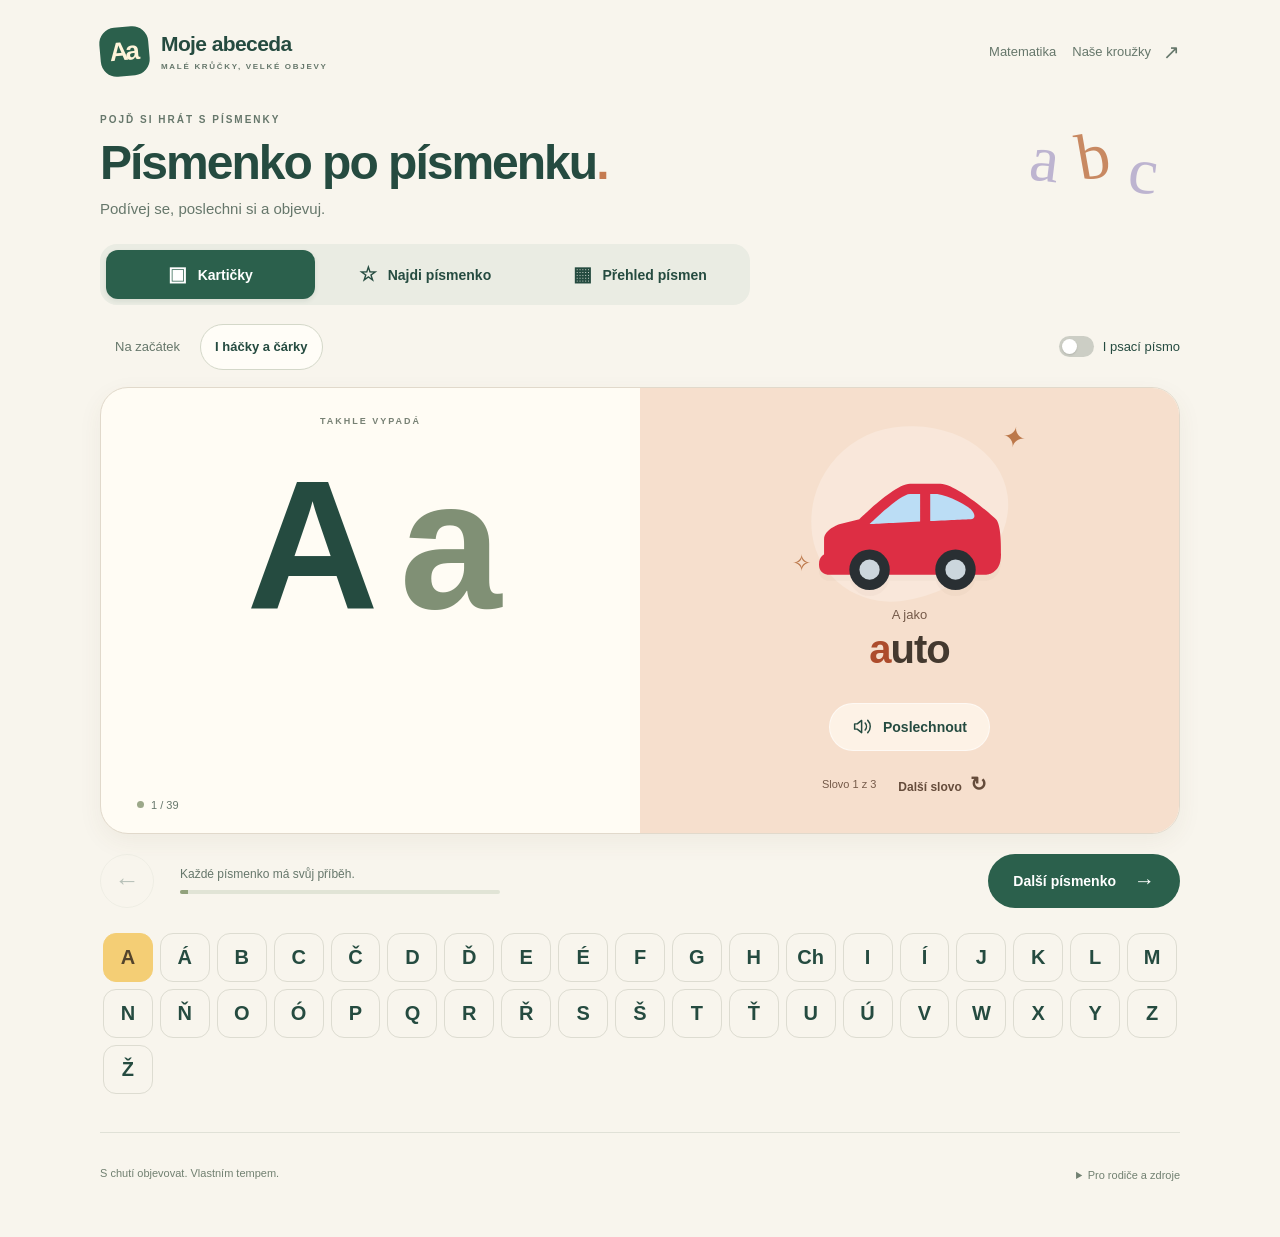
==== commit b711be7f: "Add interactive Czech mathematics exercises for children" ====
--- a/abeceda/index.html
+++ b/abeceda/index.html
@@ -14,8 +14,8 @@
 <body>
   <main>
     <header class="topbar">
-      <a class="brand" href="./" aria-label="Moje abeceda, úvod"><span class="brand-mark" aria-hidden="true">Aa</span><span>Moje abeceda<span class="brand-sub">MALÉ KRŮČKY, VELKÉ OBJEVY</span></span></a>
-      <a class="schedule-link" href="../">Naše kroužky <span aria-hidden="true">↗</span></a>
+      <a class="brand" href="index.html" aria-label="Moje abeceda, úvod"><span class="brand-mark" aria-hidden="true">Aa</span><span>Moje abeceda<span class="brand-sub">MALÉ KRŮČKY, VELKÉ OBJEVY</span></span></a>
+      <nav aria-label="Další stránky" style="display:flex;gap:16px;flex-wrap:wrap"><a class="schedule-link" href="../matematika/index.html">Matematika</a><a class="schedule-link" href="../index.html">Naše kroužky <span aria-hidden="true">↗</span></a></nav>
     </header>
 
     <section class="intro"><div><p class="eyebrow">POJĎ SI HRÁT S PÍSMENKY</p><h1>Písmenko po písmenku<span>.</span></h1><p>Podívej se, poslechni si a objevuj.</p></div><span class="intro-doodle" aria-hidden="true">a <span>b</span> c</span></section>
